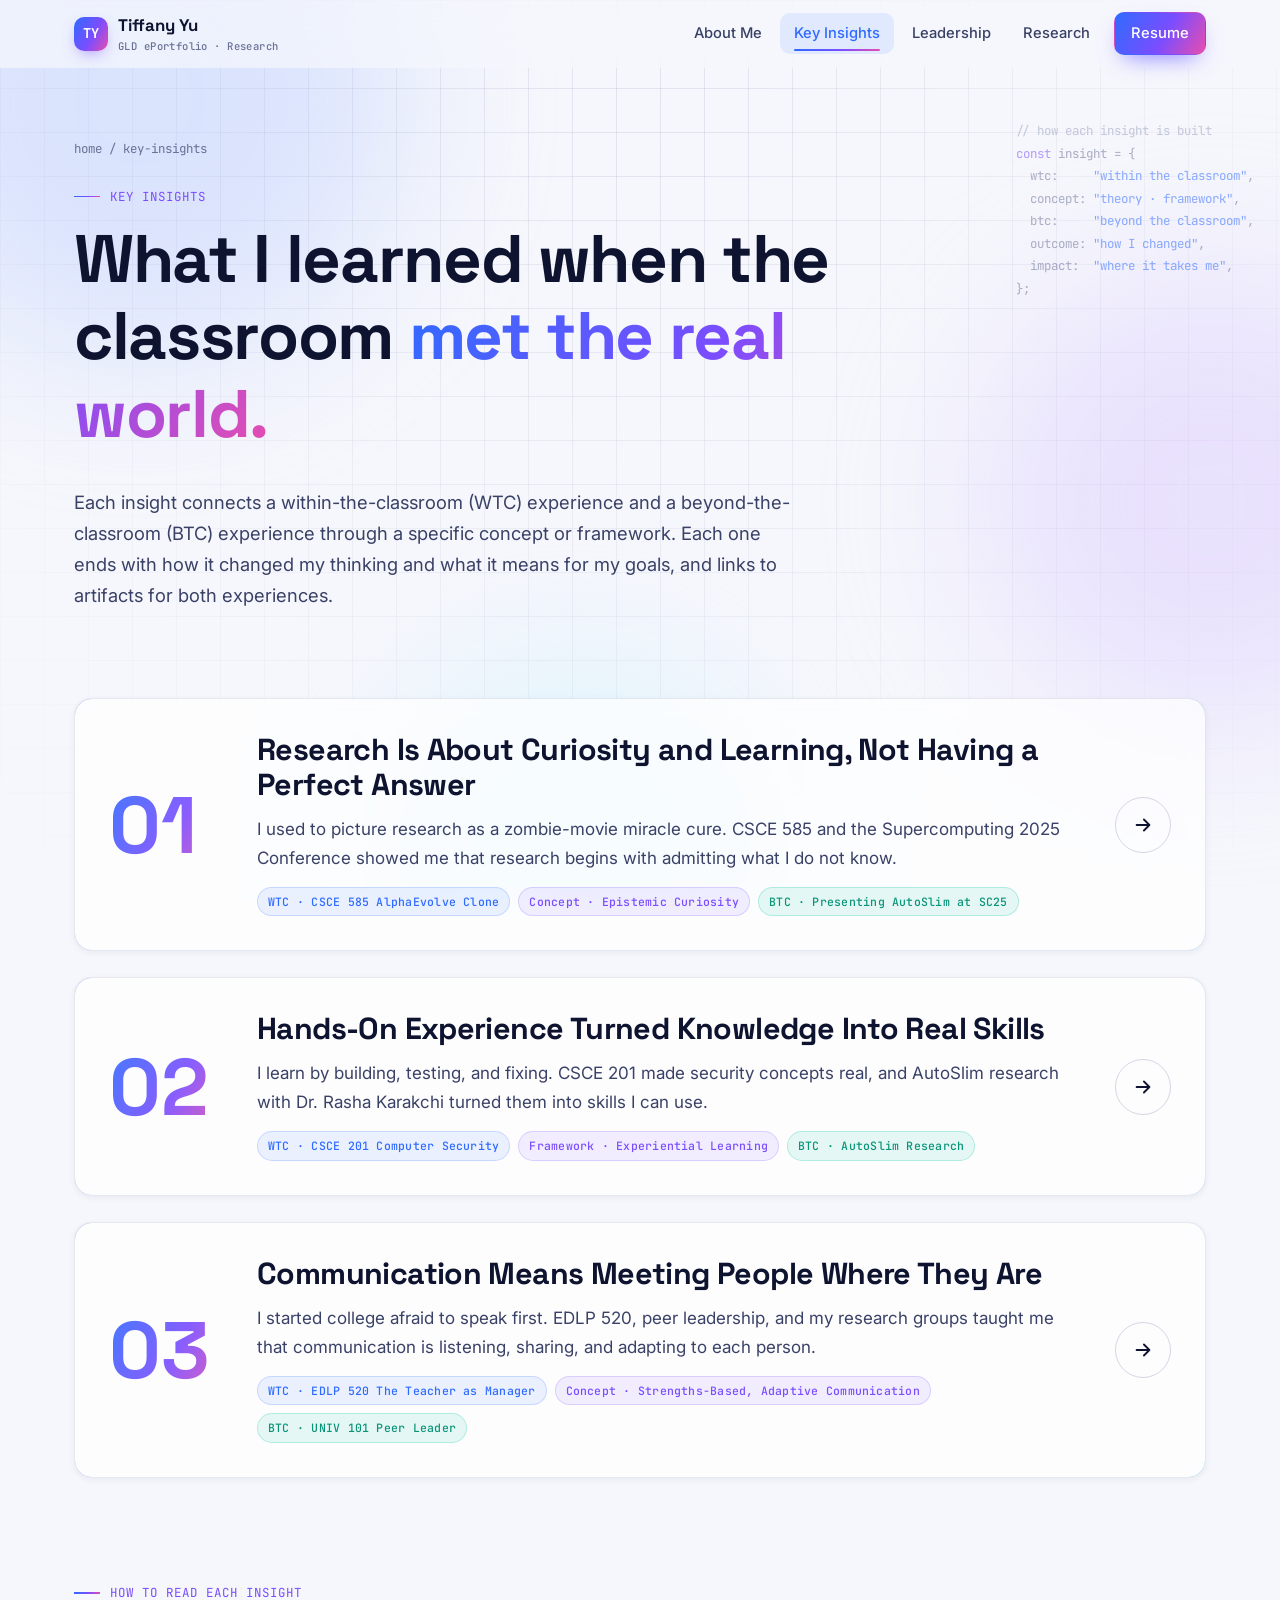
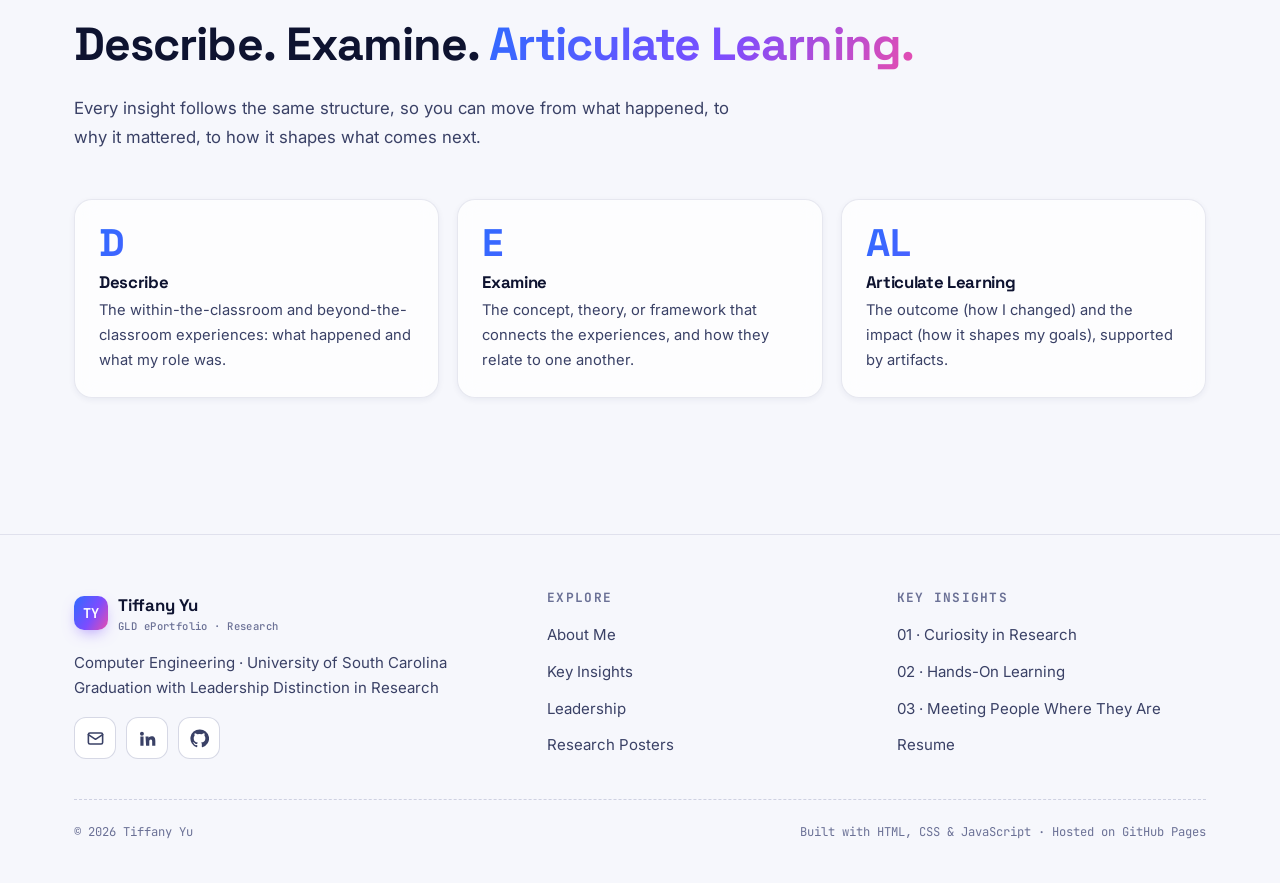
==== insights.html @ a8e7d113 "Initial GLD ePortfolio site" ====
<!doctype html>
<html lang="en">
<head>
  <meta charset="utf-8">
  <meta name="viewport" content="width=device-width, initial-scale=1">
  <title>Key Insights | Tiffany Yu</title>
  <meta name="description" content="Three key insights connecting within-the-classroom and beyond-the-classroom learning in research, hands-on experience, and communication.">
  <link rel="icon" href="assets/img/favicon.svg" type="image/svg+xml">
  <link rel="preconnect" href="https://fonts.googleapis.com">
  <link rel="preconnect" href="https://fonts.gstatic.com" crossorigin>
  <link href="https://fonts.googleapis.com/css2?family=Inter:wght@400;500;600;700&family=JetBrains+Mono:wght@400;500;600&family=Space+Grotesk:wght@500;600;700&display=swap" rel="stylesheet">
  <link rel="stylesheet" href="css/style.css">
</head>
<body>
  <div class="bg-blobs" aria-hidden="true"><span></span><span></span><span></span></div>
  <div class="bg-grid" aria-hidden="true"></div>
  <div class="spotlight" aria-hidden="true"></div>

  <header class="nav">
    <div class="nav-inner">
      <a class="brand" href="index.html"><span class="brand-mark">TY</span><span>Tiffany Yu<small>GLD ePortfolio · Research</small></span></a>
      <button class="nav-toggle" aria-label="Open menu" aria-expanded="false"><svg viewBox="0 0 24 24" fill="none" stroke="currentColor" stroke-width="2" stroke-linecap="round"><path d="M4 7h16M4 12h16M4 17h16"/></svg></button>
      <ul class="nav-links">
        <li><a href="index.html">About Me</a></li>
        <li><a href="insights.html" class="active">Key Insights</a></li>
        <li><a href="leadership.html">Leadership</a></li>
        <li><a href="research.html">Research</a></li>
        <li class="nav-cta"><a class="btn btn-primary btn-sm" href="research.html#resume">Resume</a></li>
      </ul>
    </div>
    <div class="progress"></div>
  </header>

  <main>
    <section class="page-hero">
      <pre class="hero-code" aria-hidden="true"><span class="c">// how each insight is built</span>
<span class="k">const</span> insight = {
  wtc:     <span class="s">"within the classroom"</span>,
  concept: <span class="s">"theory · framework"</span>,
  btc:     <span class="s">"beyond the classroom"</span>,
  outcome: <span class="s">"how I changed"</span>,
  impact:  <span class="s">"where it takes me"</span>,
};</pre>
      <div class="container">
        <div class="breadcrumb reveal"><a href="index.html">home</a> / key-insights</div>
        <div class="eyebrow reveal">Key Insights</div>
        <h1 class="reveal d1">What I learned when the classroom <span class="grad-text">met the real world.</span></h1>
        <p class="lede reveal d2">Each insight connects a within-the-classroom (WTC) experience and a beyond-the-classroom (BTC) experience through a specific concept or framework. Each one ends with how it changed my thinking and what it means for my goals, and links to artifacts for both experiences.</p>
      </div>
    </section>

    <section class="section" style="padding-top:10px">
      <div class="container">
        <div class="ki-list">
          <a class="card glow-border ki-card reveal" href="insight-1.html">
            <div class="ki-num">01</div>
            <div>
              <h2>Research Is About Curiosity and Learning, Not Having a Perfect Answer</h2>
              <p>I used to picture research as a zombie-movie miracle cure. CSCE 585 and the Supercomputing 2025 Conference showed me that research begins with admitting what I do not know.</p>
              <div class="ki-tags">
                <span class="chip">WTC · CSCE 585 AlphaEvolve Clone</span>
                <span class="chip violet">Concept · Epistemic Curiosity</span>
                <span class="chip mint">BTC · Presenting AutoSlim at SC25</span>
              </div>
            </div>
            <div class="ki-go"><svg viewBox="0 0 24 24" fill="none" stroke="currentColor" stroke-width="2" stroke-linecap="round" stroke-linejoin="round"><path d="M5 12h14M13 6l6 6-6 6"/></svg></div>
          </a>
          <a class="card glow-border ki-card reveal" href="insight-2.html">
            <div class="ki-num">02</div>
            <div>
              <h2>Hands-On Experience Turned Knowledge Into Real Skills</h2>
              <p>I learn by building, testing, and fixing. CSCE 201 made security concepts real, and AutoSlim research with Dr. Rasha Karakchi turned them into skills I can use.</p>
              <div class="ki-tags">
                <span class="chip">WTC · CSCE 201 Computer Security</span>
                <span class="chip violet">Framework · Experiential Learning</span>
                <span class="chip mint">BTC · AutoSlim Research</span>
              </div>
            </div>
            <div class="ki-go"><svg viewBox="0 0 24 24" fill="none" stroke="currentColor" stroke-width="2" stroke-linecap="round" stroke-linejoin="round"><path d="M5 12h14M13 6l6 6-6 6"/></svg></div>
          </a>
          <a class="card glow-border ki-card reveal" href="insight-3.html">
            <div class="ki-num">03</div>
            <div>
              <h2>Communication Means Meeting People Where They Are</h2>
              <p>I started college afraid to speak first. EDLP 520, peer leadership, and my research groups taught me that communication is listening, sharing, and adapting to each person.</p>
              <div class="ki-tags">
                <span class="chip">WTC · EDLP 520 The Teacher as Manager</span>
                <span class="chip violet">Concept · Strengths-Based, Adaptive Communication</span>
                <span class="chip mint">BTC · UNIV 101 Peer Leader</span>
              </div>
            </div>
            <div class="ki-go"><svg viewBox="0 0 24 24" fill="none" stroke="currentColor" stroke-width="2" stroke-linecap="round" stroke-linejoin="round"><path d="M5 12h14M13 6l6 6-6 6"/></svg></div>
          </a>
        </div>
      </div>
    </section>

    <section class="section" style="padding-top:0">
      <div class="container">
        <div class="section-head reveal">
          <div class="eyebrow">How to Read Each Insight</div>
          <h2>Describe. Examine. <span class="grad-text">Articulate Learning.</span></h2>
          <p>Every insight follows the same structure, so you can move from what happened, to why it mattered, to how it shapes what comes next.</p>
        </div>
        <div class="deal">
          <div class="card reveal"><div class="letter grad-text">D</div><h3>Describe</h3><p>The within-the-classroom and beyond-the-classroom experiences: what happened and what my role was.</p></div>
          <div class="card reveal d1"><div class="letter grad-text">E</div><h3>Examine</h3><p>The concept, theory, or framework that connects the experiences, and how they relate to one another.</p></div>
          <div class="card reveal d2"><div class="letter grad-text">AL</div><h3>Articulate Learning</h3><p>The outcome (how I changed) and the impact (how it shapes my goals), supported by artifacts.</p></div>
        </div>
      </div>
    </section>
  </main>

  <footer class="footer">
    <div class="container">
      <div class="footer-grid">
        <div>
          <a class="brand" href="index.html"><span class="brand-mark">TY</span><span>Tiffany Yu<small>GLD ePortfolio · Research</small></span></a>
          <p style="margin-top:14px">Computer Engineering · University of South Carolina<br>Graduation with Leadership Distinction in Research</p>
          <div class="socials">
            <a href="mailto:xixi05yu@gmail.com" aria-label="Email"><svg viewBox="0 0 24 24" fill="none" stroke="currentColor" stroke-width="2" stroke-linecap="round" stroke-linejoin="round"><rect x="3" y="5" width="18" height="14" rx="2"/><path d="m3 7 9 6 9-6"/></svg></a>
            <a href="https://www.linkedin.com/in/tyu05" target="_blank" rel="noopener" aria-label="LinkedIn"><svg viewBox="0 0 24 24" fill="currentColor"><path d="M4.98 3.5a2.5 2.5 0 1 1 0 5 2.5 2.5 0 0 1 0-5zM3 9.5h4V21H3zM9.5 9.5h3.8v1.6h.06c.53-1 1.83-2.05 3.77-2.05 4.03 0 4.77 2.65 4.77 6.1V21h-4v-5.1c0-1.22-.02-2.78-1.7-2.78-1.7 0-1.96 1.33-1.96 2.7V21h-4z"/></svg></a>
            <a href="https://github.com/xixi05yu" target="_blank" rel="noopener" aria-label="GitHub"><svg viewBox="0 0 24 24" fill="currentColor"><path d="M12 .5a11.5 11.5 0 0 0-3.64 22.41c.58.1.79-.25.79-.56v-2c-3.2.7-3.88-1.37-3.88-1.37-.52-1.33-1.28-1.69-1.28-1.69-1.05-.71.08-.7.08-.7 1.16.08 1.77 1.19 1.77 1.19 1.03 1.77 2.7 1.26 3.36.96.1-.75.4-1.26.73-1.55-2.55-.29-5.24-1.28-5.24-5.68 0-1.26.45-2.28 1.19-3.09-.12-.29-.52-1.46.11-3.05 0 0 .97-.31 3.17 1.18a11 11 0 0 1 5.77 0c2.2-1.49 3.17-1.18 3.17-1.18.63 1.59.23 2.76.11 3.05.74.81 1.19 1.83 1.19 3.09 0 4.41-2.69 5.38-5.25 5.67.41.36.78 1.06.78 2.14v3.17c0 .31.21.67.8.56A11.5 11.5 0 0 0 12 .5z"/></svg></a>
          </div>
        </div>
        <div>
          <h4>Explore</h4>
          <ul>
            <li><a href="index.html">About Me</a></li>
            <li><a href="insights.html">Key Insights</a></li>
            <li><a href="leadership.html">Leadership</a></li>
            <li><a href="research.html">Research Posters</a></li>
          </ul>
        </div>
        <div>
          <h4>Key Insights</h4>
          <ul>
            <li><a href="insight-1.html">01 · Curiosity in Research</a></li>
            <li><a href="insight-2.html">02 · Hands-On Learning</a></li>
            <li><a href="insight-3.html">03 · Meeting People Where They Are</a></li>
            <li><a href="research.html#resume">Resume</a></li>
          </ul>
        </div>
      </div>
      <div class="copy"><span>© <span class="year">2026</span> Tiffany Yu</span><span>Built with HTML, CSS &amp; JavaScript · Hosted on GitHub Pages</span></div>
    </div>
  </footer>
  <button class="to-top" aria-label="Back to top"><svg viewBox="0 0 24 24" fill="none" stroke="currentColor" stroke-width="2.2" stroke-linecap="round" stroke-linejoin="round"><path d="m18 15-6-6-6 6"/></svg></button>
  <div class="lightbox" role="dialog" aria-modal="true" aria-label="Document viewer">
    <div class="lb-top">
      <div class="lb-title"></div>
      <div class="lb-actions">
        <a class="btn btn-sm lb-open" target="_blank" rel="noopener"><svg viewBox="0 0 24 24" fill="none" stroke="currentColor" stroke-width="2" stroke-linecap="round" stroke-linejoin="round"><path d="M14 3h7v7M10 14 21 3M21 14v5a2 2 0 0 1-2 2H5a2 2 0 0 1-2-2V5a2 2 0 0 1 2-2h5"/></svg><span>Open</span></a>
        <a class="btn btn-sm lb-download" download><svg viewBox="0 0 24 24" fill="none" stroke="currentColor" stroke-width="2" stroke-linecap="round" stroke-linejoin="round"><path d="M12 3v12M7 10l5 5 5-5M5 21h14"/></svg><span>Download</span></a>
        <button class="btn btn-sm lb-close" aria-label="Close viewer"><svg viewBox="0 0 24 24" fill="none" stroke="currentColor" stroke-width="2.2" stroke-linecap="round"><path d="M6 6l12 12M18 6 6 18"/></svg></button>
      </div>
    </div>
    <div class="lb-stage"></div>
  </div>
  <script src="js/main.js"></script>
</body>
</html>
---- css/style.css ----
/* ==========================================================================
   Tiffany Yu — GLD ePortfolio
   Light "electric blue + violet" tech theme
   ========================================================================== */

:root {
  --bg: #f6f7fc;
  --bg-2: #eef0fa;
  --surface: rgba(255, 255, 255, 0.72);
  --surface-solid: #ffffff;
  --ink: #0e1330;
  --ink-2: #3a4166;
  --ink-3: #6b7196;
  --line: rgba(30, 40, 110, 0.10);
  --line-2: rgba(30, 40, 110, 0.18);
  --blue: #2f6bff;
  --violet: #7b4dff;
  --cyan: #00b8f0;
  --pink: #ff4d9d;
  --mint: #12c7a1;
  --grad: linear-gradient(120deg, var(--blue) 0%, var(--violet) 55%, var(--pink) 110%);
  --grad-soft: linear-gradient(120deg, rgba(47,107,255,.12), rgba(123,77,255,.12));
  --shadow-sm: 0 2px 6px rgba(20, 30, 90, .06);
  --shadow: 0 10px 30px -10px rgba(30, 40, 120, .22), 0 2px 6px rgba(20,30,90,.05);
  --shadow-lg: 0 30px 60px -20px rgba(40, 40, 140, .35);
  --radius: 18px;
  --radius-sm: 12px;
  --maxw: 1180px;
  --font-head: "Space Grotesk", system-ui, sans-serif;
  --font-body: "Inter", system-ui, -apple-system, "Segoe UI", sans-serif;
  --font-mono: "JetBrains Mono", ui-monospace, "Cascadia Code", Consolas, monospace;
  --nav-h: 68px;
}

*, *::before, *::after { box-sizing: border-box; }
html { scroll-behavior: smooth; scroll-padding-top: calc(var(--nav-h) + 16px); }
body {
  margin: 0;
  font-family: var(--font-body);
  font-size: 17px;
  line-height: 1.7;
  color: var(--ink);
  background: var(--bg);
  overflow-x: hidden;
  -webkit-font-smoothing: antialiased;
}
img { max-width: 100%; display: block; }
a { color: var(--blue); text-decoration: none; }
a:hover { color: var(--violet); }
h1, h2, h3, h4 { font-family: var(--font-head); line-height: 1.15; margin: 0 0 .5em; letter-spacing: -0.02em; }
p { margin: 0 0 1.1em; }
::selection { background: rgba(123, 77, 255, .22); }

/* --- background: blueprint grid + soft glow blobs ------------------------- */
.bg-grid {
  position: fixed; inset: 0; z-index: -2; pointer-events: none;
  background-image:
    linear-gradient(var(--line) 1px, transparent 1px),
    linear-gradient(90deg, var(--line) 1px, transparent 1px);
  background-size: 44px 44px;
  mask-image: radial-gradient(ellipse at 50% 0%, #000 0%, rgba(0,0,0,.35) 60%, transparent 100%);
  -webkit-mask-image: radial-gradient(ellipse at 50% 0%, #000 0%, rgba(0,0,0,.35) 60%, transparent 100%);
}
.bg-blobs { position: fixed; inset: 0; z-index: -3; pointer-events: none; overflow: hidden; }
.bg-blobs span {
  position: absolute; border-radius: 50%; filter: blur(80px); opacity: .45;
  animation: drift 22s ease-in-out infinite alternate;
}
.bg-blobs span:nth-child(1) { width: 520px; height: 520px; background: #b9ccff; top: -160px; left: -120px; }
.bg-blobs span:nth-child(2) { width: 460px; height: 460px; background: #d8c8ff; top: 30%; right: -160px; animation-delay: -6s; }
.bg-blobs span:nth-child(3) { width: 380px; height: 380px; background: #c4f0ff; bottom: -140px; left: 30%; animation-delay: -12s; }
@keyframes drift { to { transform: translate(60px, 40px) scale(1.1); } }

/* cursor spotlight */
.spotlight {
  position: fixed; width: 420px; height: 420px; border-radius: 50%; pointer-events: none; z-index: -1;
  background: radial-gradient(circle, rgba(123,77,255,.10), transparent 65%);
  transform: translate(-50%, -50%); transition: opacity .3s; opacity: 0;
}

/* --- navigation ----------------------------------------------------------- */
.nav {
  position: fixed; top: 0; left: 0; right: 0; z-index: 50; height: var(--nav-h);
  display: flex; align-items: center;
  background: rgba(246, 247, 252, .72);
  backdrop-filter: blur(16px) saturate(1.4); -webkit-backdrop-filter: blur(16px) saturate(1.4);
  border-bottom: 1px solid transparent; transition: border-color .3s, box-shadow .3s;
}
.nav.scrolled { border-color: var(--line); box-shadow: var(--shadow-sm); }
.nav-inner { width: 100%; max-width: var(--maxw); margin: 0 auto; padding: 0 24px; display: flex; align-items: center; justify-content: space-between; gap: 16px; }
.brand { display: flex; align-items: center; gap: 10px; font-family: var(--font-head); font-weight: 700; color: var(--ink); font-size: 1.05rem; }
.brand:hover { color: var(--ink); }
.brand-mark {
  width: 34px; height: 34px; border-radius: 10px; display: grid; place-items: center;
  background: var(--grad); color: #fff; font-family: var(--font-mono); font-size: .85rem; font-weight: 700;
  box-shadow: 0 6px 16px -6px rgba(123,77,255,.7);
}
.brand small { display: block; font-family: var(--font-mono); font-weight: 500; font-size: .66rem; color: var(--ink-3); letter-spacing: .04em; margin-top: -2px; }
.nav-links { display: flex; gap: 4px; list-style: none; margin: 0; padding: 0; align-items: center; }
.nav-links a {
  position: relative; display: block; padding: 8px 14px; border-radius: 10px;
  font-size: .92rem; font-weight: 500; color: var(--ink-2); transition: color .2s, background .2s;
}
.nav-links a:hover { color: var(--ink); background: rgba(47,107,255,.07); }
.nav-links a.active { color: var(--blue); background: rgba(47,107,255,.10); }
.nav-links a.active::after {
  content: ""; position: absolute; left: 14px; right: 14px; bottom: 3px; height: 2px; border-radius: 2px; background: var(--grad);
}
.nav-cta { margin-left: 6px; }
.nav-links .nav-cta a.btn { color: #fff; padding: 8px 16px; background: var(--grad); }
.nav-links .nav-cta a.btn::after { display: none; }
.nav-toggle { display: none; background: none; border: 1px solid var(--line-2); border-radius: 10px; width: 42px; height: 42px; cursor: pointer; color: var(--ink); }
.nav-toggle svg { width: 22px; height: 22px; }
.progress { position: absolute; left: 0; bottom: -1px; height: 2px; width: 0; background: var(--grad); }

/* --- buttons / chips ------------------------------------------------------ */
.btn {
  display: inline-flex; align-items: center; gap: 8px; padding: 12px 20px; border-radius: 12px;
  font-weight: 600; font-size: .95rem; border: 1px solid transparent; cursor: pointer;
  transition: transform .2s, box-shadow .2s, background .2s, color .2s; font-family: var(--font-body);
}
.btn svg { width: 18px; height: 18px; flex: none; }
.btn-primary { background: var(--grad); color: #fff; box-shadow: 0 10px 24px -10px rgba(91, 77, 255, .8); background-size: 160% 100%; }
.btn-primary:hover { color: #fff; transform: translateY(-2px); box-shadow: 0 16px 30px -12px rgba(91,77,255,.9); background-position: 100% 0; }
.btn-ghost { background: var(--surface-solid); color: var(--ink); border-color: var(--line-2); }
.btn-ghost:hover { color: var(--blue); border-color: rgba(47,107,255,.45); transform: translateY(-2px); box-shadow: var(--shadow); }
.btn-sm { padding: 8px 14px; font-size: .85rem; border-radius: 10px; }

.chip {
  display: inline-flex; align-items: center; gap: 6px; padding: 4px 10px; border-radius: 999px;
  font-family: var(--font-mono); font-size: .72rem; font-weight: 500; letter-spacing: .02em;
  background: rgba(47,107,255,.09); color: var(--blue); border: 1px solid rgba(47,107,255,.18);
}
.chip.violet { background: rgba(123,77,255,.09); color: var(--violet); border-color: rgba(123,77,255,.2); }
.chip.mint { background: rgba(18,199,161,.10); color: #0a9478; border-color: rgba(18,199,161,.25); }
.chip.pink { background: rgba(255,77,157,.09); color: #d42f7c; border-color: rgba(255,77,157,.22); }
.chip .dot { width: 6px; height: 6px; border-radius: 50%; background: currentColor; }

.eyebrow {
  display: inline-flex; align-items: center; gap: 10px; font-family: var(--font-mono); font-size: .78rem;
  color: var(--violet); letter-spacing: .08em; text-transform: uppercase; margin-bottom: 14px;
}
.eyebrow::before { content: ""; width: 26px; height: 1.5px; background: var(--grad); }
.grad-text { background: var(--grad); -webkit-background-clip: text; background-clip: text; color: transparent; }

/* --- layout --------------------------------------------------------------- */
.container { max-width: var(--maxw); margin: 0 auto; padding: 0 24px; }
.narrow { max-width: 820px; }
section { position: relative; }
.section { padding: 96px 0; }
.section-head { margin-bottom: 48px; }
.section-head h2 { font-size: clamp(2rem, 4vw, 2.9rem); }
.section-head p { color: var(--ink-2); max-width: 680px; font-size: 1.05rem; }

.card {
  background: var(--surface); border: 1px solid var(--line); border-radius: var(--radius);
  box-shadow: var(--shadow-sm); backdrop-filter: blur(10px); -webkit-backdrop-filter: blur(10px);
}
.glow-border { position: relative; }
.glow-border::before {
  content: ""; position: absolute; inset: -1px; border-radius: inherit; padding: 1px; pointer-events: none;
  background: linear-gradient(135deg, rgba(47,107,255,.55), rgba(123,77,255,.2) 40%, transparent 60%, rgba(0,184,240,.45));
  -webkit-mask: linear-gradient(#000 0 0) content-box, linear-gradient(#000 0 0);
  -webkit-mask-composite: xor; mask-composite: exclude;
}

/* reveal on scroll */
.reveal { opacity: 0; transform: translateY(26px); transition: opacity .8s cubic-bezier(.2,.7,.2,1), transform .8s cubic-bezier(.2,.7,.2,1); }
.reveal.in { opacity: 1; transform: none; }
.reveal.d1 { transition-delay: .08s; } .reveal.d2 { transition-delay: .16s; } .reveal.d3 { transition-delay: .24s; } .reveal.d4 { transition-delay: .32s; }

/* --- HERO (home) ---------------------------------------------------------- */
.hero { min-height: 100vh; padding: calc(var(--nav-h) + 40px) 0 60px; display: flex; align-items: center; overflow: hidden; }
#graph-canvas { position: absolute; inset: 0; width: 100%; height: 100%; z-index: 0; }
.hero .container { position: relative; z-index: 1; display: grid; grid-template-columns: 1.15fr .85fr; gap: 56px; align-items: center; }
.hero h1 { font-size: clamp(2.8rem, 7vw, 5.4rem); font-weight: 700; margin-bottom: .25em; }
.hero h1 .line { display: block; }
.hero-role { font-family: var(--font-mono); font-size: clamp(.95rem, 1.6vw, 1.1rem); color: var(--ink-2); margin-bottom: 26px; min-height: 1.7em; }
.hero-role .caret { display: inline-block; width: 9px; height: 1.1em; background: var(--violet); vertical-align: -3px; margin-left: 3px; animation: blink 1s steps(1) infinite; }
@keyframes blink { 50% { opacity: 0; } }
.hero-lede { font-size: 1.12rem; color: var(--ink-2); max-width: 560px; margin-bottom: 30px; }
.hero-actions { display: flex; flex-wrap: wrap; gap: 12px; margin-bottom: 36px; }
.hero-meta { display: flex; flex-wrap: wrap; gap: 10px; }

.hero-photo { position: relative; justify-self: center; width: min(400px, 100%); }
.hero-photo .frame {
  position: relative; border-radius: 28px; overflow: hidden; aspect-ratio: 4 / 5;
  box-shadow: var(--shadow-lg); border: 6px solid #fff; transform: rotate(2deg); transition: transform .6s;
}
.hero-photo:hover .frame { transform: rotate(0deg) scale(1.01); }
.hero-photo .frame img { width: 100%; height: 100%; object-fit: cover; object-position: 50% 20%; }
.hero-photo .orbit { position: absolute; inset: -34px; border: 1.5px dashed rgba(123,77,255,.35); border-radius: 50%; animation: spin 40s linear infinite; pointer-events: none; }
.hero-photo .orbit::after { content: ""; position: absolute; top: 12%; left: 6%; width: 14px; height: 14px; border-radius: 50%; background: var(--grad); box-shadow: 0 0 18px rgba(123,77,255,.8); }
@keyframes spin { to { transform: rotate(360deg); } }
.float-tag {
  position: absolute; display: flex; align-items: center; gap: 10px; padding: 10px 14px; border-radius: 14px;
  background: rgba(255,255,255,.9); backdrop-filter: blur(10px); border: 1px solid var(--line); box-shadow: var(--shadow);
  font-size: .82rem; font-weight: 600; white-space: nowrap; animation: bob 6s ease-in-out infinite;
}
.float-tag .ico { width: 30px; height: 30px; border-radius: 9px; display: grid; place-items: center; background: var(--grad-soft); color: var(--violet); }
.float-tag .ico svg { width: 17px; height: 17px; }
.float-tag small { display: block; font-weight: 500; color: var(--ink-3); font-size: .72rem; font-family: var(--font-mono); }
.float-tag.t1 { top: 8%; left: -18%; }
.float-tag.t2 { bottom: 14%; right: -14%; animation-delay: -3s; }
@keyframes bob { 50% { transform: translateY(-10px); } }
.canvas-caption { position: absolute; bottom: 18px; right: 24px; z-index: 1; font-family: var(--font-mono); font-size: .7rem; color: var(--ink-3); display: flex; align-items: center; gap: 8px; }
.canvas-caption .pulse { width: 7px; height: 7px; border-radius: 50%; background: var(--pink); box-shadow: 0 0 0 0 rgba(255,77,157,.6); animation: pulse 2s infinite; }
@keyframes pulse { 70% { box-shadow: 0 0 0 8px rgba(255,77,157,0); } 100% { box-shadow: 0 0 0 0 rgba(255,77,157,0); } }
.scroll-hint { position: absolute; bottom: 22px; left: 50%; transform: translateX(-50%); z-index: 1; width: 26px; height: 42px; border: 2px solid var(--line-2); border-radius: 14px; }
.scroll-hint::after { content: ""; position: absolute; top: 8px; left: 50%; width: 4px; height: 8px; margin-left: -2px; border-radius: 2px; background: var(--violet); animation: scrolly 1.8s infinite; }
@keyframes scrolly { to { transform: translateY(14px); opacity: 0; } }

/* --- About: facts + intro ------------------------------------------------- */
.about-grid { display: grid; grid-template-columns: 1.3fr 1fr; gap: 40px; align-items: start; }
.intro-text p { font-size: 1.08rem; color: var(--ink-2); }
.intro-text p:first-of-type::first-letter {
  float: left; font-family: var(--font-head); font-size: 3.6rem; line-height: .9; padding: 6px 10px 0 0; font-weight: 700;
  background: var(--grad); -webkit-background-clip: text; background-clip: text; color: transparent;
}
.facts { padding: 8px; }
.fact { display: grid; grid-template-columns: 44px 1fr; gap: 14px; padding: 16px; border-radius: 14px; transition: background .25s; }
.fact:hover { background: rgba(47,107,255,.05); }
.fact + .fact { border-top: 1px dashed var(--line-2); }
.fact .ico { width: 44px; height: 44px; border-radius: 12px; display: grid; place-items: center; background: var(--grad-soft); color: var(--blue); }
.fact .ico svg { width: 22px; height: 22px; }
.fact .k { font-family: var(--font-mono); font-size: .72rem; letter-spacing: .08em; text-transform: uppercase; color: var(--ink-3); }
.fact .v { font-weight: 600; font-size: 1rem; line-height: 1.45; }

/* stats strip */
.stats { display: grid; grid-template-columns: repeat(4, 1fr); gap: 16px; margin-top: 56px; }
.stat { padding: 22px; text-align: left; }
.stat .num { font-family: var(--font-head); font-weight: 700; font-size: 2.4rem; line-height: 1; }
.stat .lbl { font-size: .85rem; color: var(--ink-3); margin-top: 8px; }

/* roadmap ("what this ePortfolio demonstrates") */
.roadmap { display: grid; grid-template-columns: repeat(4, 1fr); gap: 18px; position: relative; }
.road-card { padding: 26px 22px; position: relative; overflow: hidden; transition: transform .35s, box-shadow .35s; color: var(--ink); display: flex; flex-direction: column; }
.road-card:hover { transform: translateY(-6px); box-shadow: var(--shadow-lg); color: var(--ink); }
.road-card .idx { font-family: var(--font-mono); font-size: .78rem; color: var(--violet); margin-bottom: 18px; display: flex; justify-content: space-between; align-items: center; }
.road-card .idx svg { width: 18px; height: 18px; transition: transform .3s; color: var(--ink-3); }
.road-card:hover .idx svg { transform: translate(3px, -3px); color: var(--blue); }
.road-card h3 { font-size: 1.22rem; margin-bottom: .45em; }
.road-card p { font-size: .92rem; color: var(--ink-2); margin: 0; flex: 1; }
.road-card .bar { position: absolute; left: 0; top: 0; height: 3px; width: 100%; background: var(--grad); transform: scaleX(.18); transform-origin: left; transition: transform .5s; }
.road-card:hover .bar { transform: scaleX(1); }
.road-card .tag { margin-top: 16px; }

/* --- slideshow ------------------------------------------------------------ */
.slideshow { position: relative; border-radius: 26px; overflow: hidden; background: #0e1330; box-shadow: var(--shadow-lg); aspect-ratio: 16 / 9; user-select: none; }
.slide { position: absolute; inset: 0; opacity: 0; transition: opacity .9s ease; }
.slide.active { opacity: 1; z-index: 1; }
.slide .bgblur { position: absolute; inset: -30px; background-size: cover; background-position: center; filter: blur(28px) brightness(.75) saturate(1.2); transform: scale(1.1); }
.slide img { position: relative; width: 100%; height: 100%; object-fit: contain; }
.slide.active img { animation: kenburns 7s ease-out both; }
@keyframes kenburns { from { transform: scale(1.06); } to { transform: scale(1); } }
.slide-caption {
  position: absolute; left: 20px; bottom: 20px; z-index: 2; max-width: calc(100% - 40px);
  padding: 12px 16px; border-radius: 14px; background: rgba(255,255,255,.88); backdrop-filter: blur(10px);
  font-size: .9rem; font-weight: 600; box-shadow: var(--shadow);
}
.slide-caption small { display: block; font-family: var(--font-mono); font-weight: 500; font-size: .7rem; color: var(--violet); letter-spacing: .04em; }
.ss-btn {
  position: absolute; top: 50%; z-index: 3; width: 48px; height: 48px; margin-top: -24px; border-radius: 50%; border: none; cursor: pointer;
  background: rgba(255,255,255,.85); color: var(--ink); display: grid; place-items: center; box-shadow: var(--shadow); transition: transform .2s, background .2s;
}
.ss-btn:hover { transform: scale(1.08); background: #fff; }
.ss-btn svg { width: 22px; height: 22px; }
.ss-prev { left: 16px; } .ss-next { right: 16px; }
.ss-top { position: absolute; top: 16px; right: 16px; z-index: 3; display: flex; gap: 8px; align-items: center; }
.ss-counter, .ss-play { font-family: var(--font-mono); font-size: .75rem; background: rgba(255,255,255,.85); padding: 6px 10px; border-radius: 10px; border: none; color: var(--ink); }
.ss-play { cursor: pointer; display: grid; place-items: center; padding: 6px; }
.ss-play svg { width: 16px; height: 16px; }
.ss-progress { position: absolute; left: 0; bottom: 0; height: 3px; z-index: 3; background: var(--grad); width: 0; }
.thumbs { display: flex; gap: 10px; overflow-x: auto; padding: 14px 2px 6px; scrollbar-width: thin; scroll-snap-type: x mandatory; }
.thumbs button { flex: none; width: 86px; height: 62px; border-radius: 10px; overflow: hidden; padding: 0; border: 2px solid transparent; cursor: pointer; opacity: .55; transition: opacity .25s, border-color .25s, transform .25s; scroll-snap-align: center; background: #dde; }
.thumbs button img { width: 100%; height: 100%; object-fit: cover; }
.thumbs button:hover { opacity: .9; transform: translateY(-2px); }
.thumbs button.active { opacity: 1; border-color: var(--violet); }

/* --- page header (inner pages) ------------------------------------------- */
.page-hero { padding: calc(var(--nav-h) + 70px) 0 56px; position: relative; overflow: hidden; }
.page-hero h1 { font-size: clamp(2.4rem, 6vw, 4.2rem); max-width: 900px; }
.page-hero .lede { font-size: 1.15rem; color: var(--ink-2); max-width: 720px; }
.breadcrumb { font-family: var(--font-mono); font-size: .78rem; color: var(--ink-3); margin-bottom: 18px; }
.breadcrumb a { color: var(--ink-3); } .breadcrumb a:hover { color: var(--blue); }
.hero-code {
  position: absolute; right: 2%; top: calc(var(--nav-h) + 40px); font-family: var(--font-mono); font-size: .78rem; line-height: 1.8;
  color: var(--ink-3); opacity: .55; white-space: pre; pointer-events: none; text-align: left;
}
.hero-code .k { color: var(--violet); } .hero-code .s { color: var(--blue); } .hero-code .c { color: #9aa0bf; }

/* --- key insights overview ----------------------------------------------- */
.ki-list { display: grid; gap: 26px; }
.ki-card { display: grid; grid-template-columns: 120px 1fr auto; gap: 28px; align-items: center; padding: 34px; color: var(--ink); transition: transform .35s, box-shadow .35s; overflow: hidden; position: relative; }
.ki-card:hover { transform: translateY(-4px); box-shadow: var(--shadow-lg); color: var(--ink); }
.ki-num { font-family: var(--font-head); font-size: 5rem; font-weight: 700; line-height: 1; background: var(--grad); -webkit-background-clip: text; background-clip: text; color: transparent; opacity: .9; }
.ki-card h2 { font-size: clamp(1.4rem, 2.6vw, 1.9rem); margin-bottom: .4em; }
.ki-card p { color: var(--ink-2); margin-bottom: 14px; }
.ki-tags { display: flex; flex-wrap: wrap; gap: 8px; }
.ki-go { width: 56px; height: 56px; border-radius: 50%; display: grid; place-items: center; border: 1px solid var(--line-2); transition: background .3s, color .3s, transform .3s; }
.ki-go svg { width: 22px; height: 22px; }
.ki-card:hover .ki-go { background: var(--grad); color: #fff; border-color: transparent; transform: rotate(-45deg); }

/* DEAL framework strip */
.deal { display: grid; grid-template-columns: repeat(3, 1fr); gap: 18px; }
.deal .card { padding: 24px; }
.deal .letter { font-family: var(--font-head); font-size: 2.4rem; font-weight: 700; line-height: 1; }
.deal h3 { font-size: 1.05rem; margin: 10px 0 6px; }
.deal p { font-size: .92rem; color: var(--ink-2); margin: 0; }

/* --- insight article ------------------------------------------------------ */
.article-layout { display: grid; grid-template-columns: 230px minmax(0, 1fr); gap: 56px; align-items: start; }
.toc { position: sticky; top: calc(var(--nav-h) + 30px); font-size: .88rem; }
.toc-title { font-family: var(--font-mono); font-size: .72rem; letter-spacing: .1em; text-transform: uppercase; color: var(--ink-3); margin-bottom: 12px; }
.toc ol { list-style: none; margin: 0; padding: 0; border-left: 2px solid var(--line); }
.toc li a { display: block; padding: 7px 0 7px 16px; margin-left: -2px; border-left: 2px solid transparent; color: var(--ink-3); transition: color .2s, border-color .2s; line-height: 1.4; }
.toc li a:hover { color: var(--ink); }
.toc li a.active { color: var(--blue); border-left-color: var(--violet); font-weight: 600; }

.article { font-size: 1.06rem; }
.article > section { margin-bottom: 56px; }
.article h2 { font-size: clamp(1.5rem, 3vw, 2rem); display: flex; align-items: center; gap: 14px; margin-bottom: .7em; }
.article h2 .n { font-family: var(--font-mono); font-size: .8rem; color: var(--violet); padding: 4px 9px; border-radius: 8px; background: rgba(123,77,255,.09); letter-spacing: 0; flex: none; }
.article p { color: var(--ink-2); }
.article strong { color: var(--ink); }
.pull {
  margin: 34px 0; padding: 26px 30px; border-radius: var(--radius); position: relative;
  background: linear-gradient(120deg, rgba(47,107,255,.07), rgba(123,77,255,.09)); border: 1px solid rgba(123,77,255,.18);
  font-family: var(--font-head); font-size: clamp(1.2rem, 2.4vw, 1.5rem); line-height: 1.4; color: var(--ink); font-weight: 500;
}
.pull::before { content: "\201C"; position: absolute; top: -18px; left: 18px; font-size: 4.4rem; line-height: 1; font-family: Georgia, serif; background: var(--grad); -webkit-background-clip: text; background-clip: text; color: transparent; }

.concept-box { padding: 28px; margin: 28px 0; display: grid; grid-template-columns: auto 1fr; gap: 22px; align-items: start; }
.concept-box .ico { width: 54px; height: 54px; border-radius: 16px; display: grid; place-items: center; background: var(--grad); color: #fff; box-shadow: 0 10px 24px -10px rgba(91,77,255,.8); }
.concept-box .ico svg { width: 26px; height: 26px; }
.concept-box h3 { font-size: 1.2rem; margin-bottom: .3em; }
.concept-box p { margin: 0; font-size: .98rem; }

/* connection diagram (WTC — concept — BTC) */
.connect { display: grid; grid-template-columns: 1fr auto 1fr auto 1fr; align-items: stretch; gap: 0; margin: 10px 0 30px; }
.node-card { padding: 22px; text-align: center; display: flex; flex-direction: column; align-items: center; justify-content: center; gap: 8px; }
.node-card .chip { margin-bottom: 4px; }
.node-card h4 { font-size: 1.02rem; margin: 0; }
.node-card p { font-size: .84rem; color: var(--ink-3); margin: 0; line-height: 1.5; }
.node-card.center { background: linear-gradient(140deg, rgba(47,107,255,.10), rgba(123,77,255,.14)); border-color: rgba(123,77,255,.3); }
.wire { position: relative; width: 56px; display: flex; align-items: center; }
.wire::before { content: ""; position: absolute; left: 0; right: 0; top: 50%; height: 2px; background: repeating-linear-gradient(90deg, var(--violet) 0 6px, transparent 6px 12px); background-size: 24px 2px; animation: flow 1s linear infinite; opacity: .6; }
.wire::after { content: ""; position: absolute; left: 50%; top: 50%; width: 10px; height: 10px; margin: -5px 0 0 -5px; border-radius: 50%; background: var(--grad); box-shadow: 0 0 12px rgba(123,77,255,.8); }
@keyframes flow { to { background-position: 24px 0; } }

/* outcome / impact */
.oi-grid { display: grid; grid-template-columns: 1fr 1fr; gap: 20px; margin-top: 10px; }
.oi { padding: 26px; }
.oi h3 { font-size: 1.1rem; display: flex; align-items: center; gap: 10px; }
.oi h3 svg { width: 20px; height: 20px; color: var(--violet); }
.oi p { font-size: .97rem; margin: 0; }
.oi p + p { margin-top: 1em; }

/* artifact cards */
.artifact-grid { display: grid; grid-template-columns: repeat(auto-fill, minmax(260px, 1fr)); gap: 20px; }
.artifact { display: flex; flex-direction: column; overflow: hidden; transition: transform .35s, box-shadow .35s; }
.artifact:hover { transform: translateY(-5px); box-shadow: var(--shadow-lg); }
.artifact .thumb { position: relative; aspect-ratio: 4 / 3; overflow: hidden; background: linear-gradient(140deg, #e8ecff, #f1eaff); cursor: zoom-in; border: none; padding: 0; width: 100%; display: block; }
.artifact .thumb img { width: 100%; height: 100%; object-fit: cover; object-position: top; transition: transform .6s; }
.artifact:hover .thumb img { transform: scale(1.05); }
.artifact .thumb .badge { position: absolute; top: 12px; left: 12px; }
.artifact .thumb .icon-thumb { width: 100%; height: 100%; display: grid; place-items: center; color: var(--violet); }
.artifact .thumb .icon-thumb svg { width: 64px; height: 64px; opacity: .65; }
.artifact .body { padding: 18px 20px 20px; display: flex; flex-direction: column; flex: 1; }
.artifact h4 { font-size: 1.02rem; margin-bottom: 6px; }
.artifact p { font-size: .88rem; color: var(--ink-2); margin-bottom: 14px; flex: 1; line-height: 1.6; }
.artifact .actions { display: flex; gap: 8px; flex-wrap: wrap; }
.artifact.featured { grid-column: span 2; flex-direction: row; }
.artifact.featured .thumb { width: 46%; aspect-ratio: auto; min-height: 260px; flex: none; }
.ref-callout {
  display: flex; gap: 14px; align-items: flex-start; margin: 22px 0 26px; padding: 16px 18px; border-radius: 14px;
  background: var(--surface-solid); border: 1px solid var(--line); border-left: 3px solid var(--violet); box-shadow: var(--shadow-sm); font-size: .92rem;
}
.ref-callout svg { width: 20px; height: 20px; color: var(--violet); flex: none; margin-top: 3px; }
.ref-callout p { margin: 0; color: var(--ink-2); }
.ref-callout a { font-weight: 600; cursor: pointer; }

.pager { display: grid; grid-template-columns: 1fr 1fr; gap: 20px; margin-top: 30px; }
.pager a { padding: 22px 24px; color: var(--ink); transition: transform .3s, box-shadow .3s; }
.pager a:hover { transform: translateY(-3px); box-shadow: var(--shadow); color: var(--ink); }
.pager small { display: block; font-family: var(--font-mono); font-size: .72rem; color: var(--ink-3); letter-spacing: .06em; text-transform: uppercase; margin-bottom: 4px; }
.pager strong { font-family: var(--font-head); font-size: 1.1rem; }
.pager .next { text-align: right; }

.artifact .thumb .badge, .poster .num { background: rgba(255,255,255,.95); box-shadow: var(--shadow-sm); }

/* experiential learning cycle */
.cycle { display: grid; grid-template-columns: repeat(4, 1fr); gap: 18px; margin: 10px 0 28px; }
.cycle .step { padding: 18px 14px; text-align: center; position: relative; }
.cycle .step b { display: block; font-family: var(--font-mono); font-size: .72rem; color: var(--violet); font-weight: 600; }
.cycle .step h4 { font-size: 1rem; margin: 6px 0 4px; }
.cycle .step p { font-size: .82rem; color: var(--ink-3); margin: 0; line-height: 1.45; }
.cycle .step:not(:last-child)::after {
  content: ""; position: absolute; right: -15px; top: 50%; width: 12px; height: 12px; margin-top: -6px; z-index: 1;
  border-top: 2px solid var(--violet); border-right: 2px solid var(--violet); transform: rotate(45deg);
}
@media (max-width: 560px) {
  .cycle { grid-template-columns: 1fr 1fr; }
  .cycle .step:nth-child(2)::after { display: none; }
}

/* --- leadership ----------------------------------------------------------- */
.problem-grid { display: grid; grid-template-columns: repeat(3, 1fr); gap: 18px; margin: 28px 0; }
.problem-grid .card { padding: 22px; }
.problem-grid h4 { font-size: 1rem; margin-bottom: 6px; display: flex; align-items: center; gap: 10px; }
.problem-grid h4 svg { width: 20px; height: 20px; color: var(--pink); flex: none; }
.problem-grid p { font-size: .9rem; color: var(--ink-2); margin: 0; }

.hub-mock { padding: 0; overflow: hidden; margin: 30px 0; }
.hub-bar { display: flex; align-items: center; gap: 8px; padding: 12px 16px; border-bottom: 1px solid var(--line); background: rgba(255,255,255,.8); }
.hub-bar span { width: 11px; height: 11px; border-radius: 50%; background: #ff6b6b; }
.hub-bar span:nth-child(2) { background: #ffc94d; } .hub-bar span:nth-child(3) { background: #3ed598; }
.hub-bar .url { flex: 1; margin-left: 10px; font-family: var(--font-mono); font-size: .76rem; color: var(--ink-3); background: var(--bg-2); padding: 5px 12px; border-radius: 8px; }
.hub-features { display: grid; grid-template-columns: repeat(3, 1fr); gap: 1px; background: var(--line); }
.feat { background: var(--surface-solid); padding: 22px; transition: background .25s; }
.feat:hover { background: #fbfaff; }
.feat .ico { width: 40px; height: 40px; border-radius: 12px; display: grid; place-items: center; background: var(--grad-soft); color: var(--violet); margin-bottom: 12px; }
.feat .ico svg { width: 20px; height: 20px; }
.feat h4 { font-size: .98rem; margin-bottom: 6px; }
.feat p { font-size: .86rem; color: var(--ink-2); margin: 0; line-height: 1.55; }

.stakeholders { display: grid; grid-template-columns: repeat(4, 1fr); gap: 16px; margin: 26px 0; }
.stakeholders .card { padding: 20px; text-align: center; }
.stakeholders .avatar { width: 52px; height: 52px; border-radius: 50%; margin: 0 auto 12px; display: grid; place-items: center; background: var(--grad); color: #fff; }
.stakeholders .avatar svg { width: 24px; height: 24px; }
.stakeholders h4 { font-size: .98rem; margin-bottom: 4px; }
.stakeholders p { font-size: .84rem; color: var(--ink-2); margin: 0; line-height: 1.5; }

.links-ki { display: grid; grid-template-columns: repeat(3, 1fr); gap: 16px; margin: 24px 0; }
.links-ki a { padding: 20px; color: var(--ink); transition: transform .3s, box-shadow .3s; }
.links-ki a:hover { transform: translateY(-3px); box-shadow: var(--shadow); color: var(--ink); }
.links-ki small { font-family: var(--font-mono); color: var(--violet); font-size: .72rem; }
.links-ki h4 { font-size: 1rem; margin: 6px 0 6px; }
.links-ki p { font-size: .86rem; color: var(--ink-2); margin: 0; }

.timeline { position: relative; margin: 30px 0; padding-left: 40px; }
.timeline::before { content: ""; position: absolute; left: 13px; top: 6px; bottom: 6px; width: 2px; background: linear-gradient(var(--blue), var(--violet), var(--pink)); border-radius: 2px; }
.t-item { position: relative; margin-bottom: 22px; padding: 22px 24px; }
.t-item::before { content: ""; position: absolute; left: -34px; top: 26px; width: 16px; height: 16px; border-radius: 50%; background: #fff; border: 3px solid var(--violet); box-shadow: 0 0 0 5px rgba(123,77,255,.14); }
.t-item .when { font-family: var(--font-mono); font-size: .74rem; color: var(--violet); letter-spacing: .06em; text-transform: uppercase; }
.t-item h4 { font-size: 1.12rem; margin: 6px 0 8px; }
.t-item p { font-size: .96rem; color: var(--ink-2); margin: 0; }
.t-item ul { margin: 10px 0 0; padding-left: 20px; color: var(--ink-2); font-size: .94rem; }
.t-item li { margin-bottom: 4px; }

.eval-grid { display: grid; grid-template-columns: repeat(2, 1fr); gap: 18px; }
.eval-grid .card { padding: 22px; }
.eval-grid h4 { font-size: 1rem; margin-bottom: 10px; display: flex; gap: 10px; align-items: center; }
.eval-grid h4 svg { width: 20px; height: 20px; color: var(--blue); }
.eval-grid ul { margin: 0; padding-left: 18px; color: var(--ink-2); font-size: .92rem; }
.eval-grid li { margin-bottom: 6px; }

/* --- research ------------------------------------------------------------- */
.filters { display: flex; flex-wrap: wrap; gap: 8px; margin-bottom: 28px; }
.filters button { font-family: var(--font-mono); font-size: .8rem; padding: 8px 14px; border-radius: 999px; border: 1px solid var(--line-2); background: var(--surface-solid); color: var(--ink-2); cursor: pointer; transition: all .2s; }
.filters button:hover { border-color: var(--blue); color: var(--blue); }
.filters button.active { background: var(--ink); color: #fff; border-color: var(--ink); }

.poster-grid { display: grid; grid-template-columns: repeat(auto-fill, minmax(330px, 1fr)); gap: 26px; }
.poster { overflow: hidden; display: flex; flex-direction: column; transition: transform .4s, box-shadow .4s, opacity .4s; }
.poster.hide { display: none; }
.poster:hover { transform: translateY(-6px) rotateX(2deg); box-shadow: var(--shadow-lg); }
.poster .img { position: relative; aspect-ratio: 4 / 3; overflow: hidden; background: #e9ecf8; cursor: zoom-in; border: none; padding: 0; width: 100%; display: block; }
.poster .img > img { width: 100%; height: 100%; object-fit: cover; object-position: top; transition: transform .7s; }
.poster:hover .img > img { transform: scale(1.06); }
.poster .zoom { position: absolute; inset: 0; display: grid; place-items: center; background: rgba(14,19,48,.0); transition: background .3s; }
.poster .zoom span { opacity: 0; transform: translateY(10px); transition: all .3s; background: #fff; color: var(--ink); padding: 10px 16px; border-radius: 12px; font-weight: 600; font-size: .88rem; display: flex; gap: 8px; align-items: center; box-shadow: var(--shadow); }
.poster .zoom svg { width: 18px; height: 18px; }
.poster:hover .zoom { background: rgba(14,19,48,.28); }
.poster:hover .zoom span { opacity: 1; transform: none; }
.poster .num { position: absolute; top: 12px; left: 12px; font-family: var(--font-mono); font-size: .74rem; font-weight: 600; background: rgba(255,255,255,.92); padding: 4px 9px; border-radius: 8px; color: var(--violet); }
.poster .presenting { position: absolute; right: 12px; bottom: 12px; width: 70px; height: 70px; border-radius: 50%; overflow: hidden; border: 4px solid #fff; box-shadow: var(--shadow); z-index: 2; }
.poster .presenting img { width: 100%; height: 100%; object-fit: cover; }
.poster .body { padding: 22px 22px 22px; display: flex; flex-direction: column; flex: 1; }
.poster h3 { font-size: 1.12rem; line-height: 1.3; margin-bottom: 10px; padding-right: 64px; }
.poster .venues { list-style: none; padding: 0; margin: 0 0 14px; display: grid; gap: 6px; }
.poster .venues li { display: flex; gap: 10px; align-items: baseline; font-size: .86rem; color: var(--ink-2); line-height: 1.4; }
.poster .venues time { font-family: var(--font-mono); font-size: .74rem; color: var(--violet); white-space: nowrap; min-width: 92px; }
.poster p.sum { font-size: .9rem; color: var(--ink-2); flex: 1; margin-bottom: 16px; }
.poster .actions { display: flex; gap: 8px; flex-wrap: wrap; }

.pubs { display: grid; gap: 16px; }
.pub { padding: 22px 24px; display: grid; grid-template-columns: 64px 1fr auto; gap: 20px; align-items: center; }
.pub .yr { font-family: var(--font-head); font-weight: 700; font-size: 1.5rem; color: var(--violet); }
.pub h4 { font-size: 1.04rem; margin-bottom: 4px; line-height: 1.35; }
.pub p { margin: 0; font-size: .88rem; color: var(--ink-3); }
.pub p b { color: var(--ink); }

.resume-wrap { display: grid; grid-template-columns: 1fr 1.2fr; gap: 32px; align-items: start; }
.resume-side { padding: 30px; }
.resume-side h3 { font-size: 1.4rem; }
.resume-side ul { list-style: none; margin: 18px 0 24px; padding: 0; display: grid; gap: 12px; }
.resume-side li { display: flex; gap: 12px; align-items: flex-start; font-size: .94rem; color: var(--ink-2); line-height: 1.45; }
.resume-side li svg { width: 18px; height: 18px; color: var(--violet); flex: none; margin-top: 2px; }
.resume-side .btns { display: flex; gap: 10px; flex-wrap: wrap; }
.resume-frame { overflow: hidden; padding: 0; height: 760px; }
.resume-frame iframe { width: 100%; height: 100%; border: 0; display: block; background: #fff; }
.skills { display: flex; flex-wrap: wrap; gap: 8px; margin-top: 8px; }

/* --- lightbox ------------------------------------------------------------- */
.lightbox { position: fixed; inset: 0; z-index: 100; display: none; background: rgba(10, 14, 40, .78); backdrop-filter: blur(8px); -webkit-backdrop-filter: blur(8px); padding: 24px; }
.lightbox.open { display: flex; flex-direction: column; animation: fadein .25s; }
@keyframes fadein { from { opacity: 0; } }
.lb-top { display: flex; align-items: center; justify-content: space-between; gap: 16px; color: #fff; margin-bottom: 14px; max-width: 1400px; width: 100%; margin-inline: auto; }
.lb-title { font-family: var(--font-head); font-weight: 600; font-size: 1.05rem; overflow: hidden; text-overflow: ellipsis; white-space: nowrap; }
.lb-actions { display: flex; gap: 8px; flex: none; }
.lb-actions .btn { background: rgba(255,255,255,.12); color: #fff; border: 1px solid rgba(255,255,255,.25); }
.lb-actions .btn:hover { background: rgba(255,255,255,.22); color: #fff; }
.lb-stage { flex: 1; min-height: 0; max-width: 1400px; width: 100%; margin: 0 auto; border-radius: 16px; overflow: auto; background: #fff; display: flex; align-items: flex-start; justify-content: center; }
.lb-stage img { max-width: none; width: 100%; height: auto; cursor: zoom-in; transition: width .3s; }
.lb-stage img.zoomed { width: 200%; cursor: zoom-out; }
.lb-stage.pages { overflow-anchor: none; flex-direction: column; justify-content: flex-start; align-items: center; gap: 16px; padding: 16px; background: #e6e9f5; }
.lb-stage.pages img { width: 100%; max-width: 980px; cursor: default; box-shadow: var(--shadow); border-radius: 4px; background: #fff; }
.resume-frame { overflow-y: auto; background: #e6e9f5; }
.resume-frame img { width: 100%; display: block; box-shadow: var(--shadow-sm); }
.resume-frame img + img { margin-top: 12px; }

/* --- footer --------------------------------------------------------------- */
.footer { margin-top: 40px; padding: 56px 0 40px; border-top: 1px solid var(--line); position: relative; }
.footer-grid { display: grid; grid-template-columns: 1.4fr 1fr 1fr; gap: 40px; }
.footer h4 { font-size: .8rem; font-family: var(--font-mono); text-transform: uppercase; letter-spacing: .1em; color: var(--ink-3); margin-bottom: 14px; }
.footer ul { list-style: none; margin: 0; padding: 0; display: grid; gap: 8px; }
.footer ul a { color: var(--ink-2); font-size: .94rem; }
.footer ul a:hover { color: var(--blue); }
.footer p { color: var(--ink-2); font-size: .94rem; }
.socials { display: flex; gap: 10px; margin-top: 14px; }
.socials a { width: 42px; height: 42px; border-radius: 12px; display: grid; place-items: center; background: var(--surface-solid); border: 1px solid var(--line-2); color: var(--ink-2); transition: all .25s; }
.socials a:hover { background: var(--grad); color: #fff; border-color: transparent; transform: translateY(-3px); }
.socials svg { width: 19px; height: 19px; }
.copy { margin-top: 40px; padding-top: 22px; border-top: 1px dashed var(--line-2); display: flex; justify-content: space-between; gap: 16px; flex-wrap: wrap; font-family: var(--font-mono); font-size: .76rem; color: var(--ink-3); }

.to-top { position: fixed; right: 22px; bottom: 22px; z-index: 40; width: 46px; height: 46px; border-radius: 14px; border: none; cursor: pointer; background: var(--grad); color: #fff; box-shadow: var(--shadow); display: grid; place-items: center; opacity: 0; transform: translateY(20px); transition: all .3s; pointer-events: none; }
.to-top.show { opacity: 1; transform: none; pointer-events: auto; }
.to-top svg { width: 20px; height: 20px; }

/* --- responsive ----------------------------------------------------------- */
@media (max-width: 1080px) {
  .roadmap { grid-template-columns: repeat(2, 1fr); }
  .float-tag.t1 { left: -6%; } .float-tag.t2 { right: -4%; }
  .hub-features { grid-template-columns: repeat(2, 1fr); }
  .stakeholders { grid-template-columns: repeat(2, 1fr); }
  .hero-code { display: none; }
}
@media (max-width: 900px) {
  .nav-toggle { display: grid; place-items: center; }
  .nav-links {
    position: absolute; top: var(--nav-h); left: 0; right: 0; flex-direction: column; align-items: stretch; gap: 2px;
    padding: 12px 16px 18px; background: rgba(246,247,252,.97); border-bottom: 1px solid var(--line); box-shadow: var(--shadow);
    transform: translateY(-8px); opacity: 0; pointer-events: none; transition: all .25s;
  }
  .nav-links.open { transform: none; opacity: 1; pointer-events: auto; }
  .nav-links a { padding: 12px 14px; }
  .nav-links a.active::after { display: none; }
  .nav-cta { margin: 8px 0 0; }
  .nav-cta .btn { width: 100%; justify-content: center; }
  .hero .container { grid-template-columns: 1fr; gap: 50px; text-align: left; }
  .hero-photo { width: min(320px, 80%); }
  .about-grid, .resume-wrap { grid-template-columns: 1fr; }
  .stats { grid-template-columns: repeat(2, 1fr); }
  .article-layout { grid-template-columns: 1fr; gap: 0; }
  .toc { display: none; }
  .connect { grid-template-columns: 1fr; }
  .wire { width: auto; height: 36px; justify-content: center; }
  .wire::before { left: 50%; right: auto; top: 0; bottom: 0; height: auto; width: 2px; background: repeating-linear-gradient(180deg, var(--violet) 0 6px, transparent 6px 12px); }
  .oi-grid, .problem-grid, .links-ki, .eval-grid, .deal, .footer-grid { grid-template-columns: 1fr; }
  .ki-card { grid-template-columns: 1fr; gap: 12px; padding: 26px; }
  .ki-num { font-size: 3.4rem; }
  .ki-go { display: none; }
  .artifact.featured { grid-column: auto; flex-direction: column; }
  .artifact.featured .thumb { width: 100%; min-height: 0; aspect-ratio: 4/3; }
  .resume-frame { height: 560px; }
  .section { padding: 72px 0; }
}
@media (max-width: 560px) {
  body { font-size: 16px; }
  .container { padding: 0 16px; }
  .nav-inner { padding: 0 16px; }
  .brand small { display: none; }
  .roadmap, .hub-features, .stakeholders { grid-template-columns: 1fr; }
  .slideshow { aspect-ratio: 4 / 5; border-radius: 18px; }
  .ss-btn { width: 40px; height: 40px; margin-top: -20px; }
  .slide-caption { left: 12px; bottom: 12px; max-width: calc(100% - 24px); font-size: .82rem; }
  .float-tag, .canvas-caption, .scroll-hint { display: none; }
  .poster-grid { grid-template-columns: 1fr; }
  .pub { grid-template-columns: 1fr; gap: 8px; }
  .pager { grid-template-columns: 1fr; }
  .pager .next { text-align: left; }
  .lightbox { padding: 10px; }
  .lb-actions .btn span { display: none; }
  .concept-box { grid-template-columns: 1fr; }
  .stat .num { font-size: 2rem; }
}
@media (prefers-reduced-motion: reduce) {
  *, *::before, *::after { animation: none !important; transition: none !important; }
  .reveal { opacity: 1; transform: none; }
  html { scroll-behavior: auto; }
}
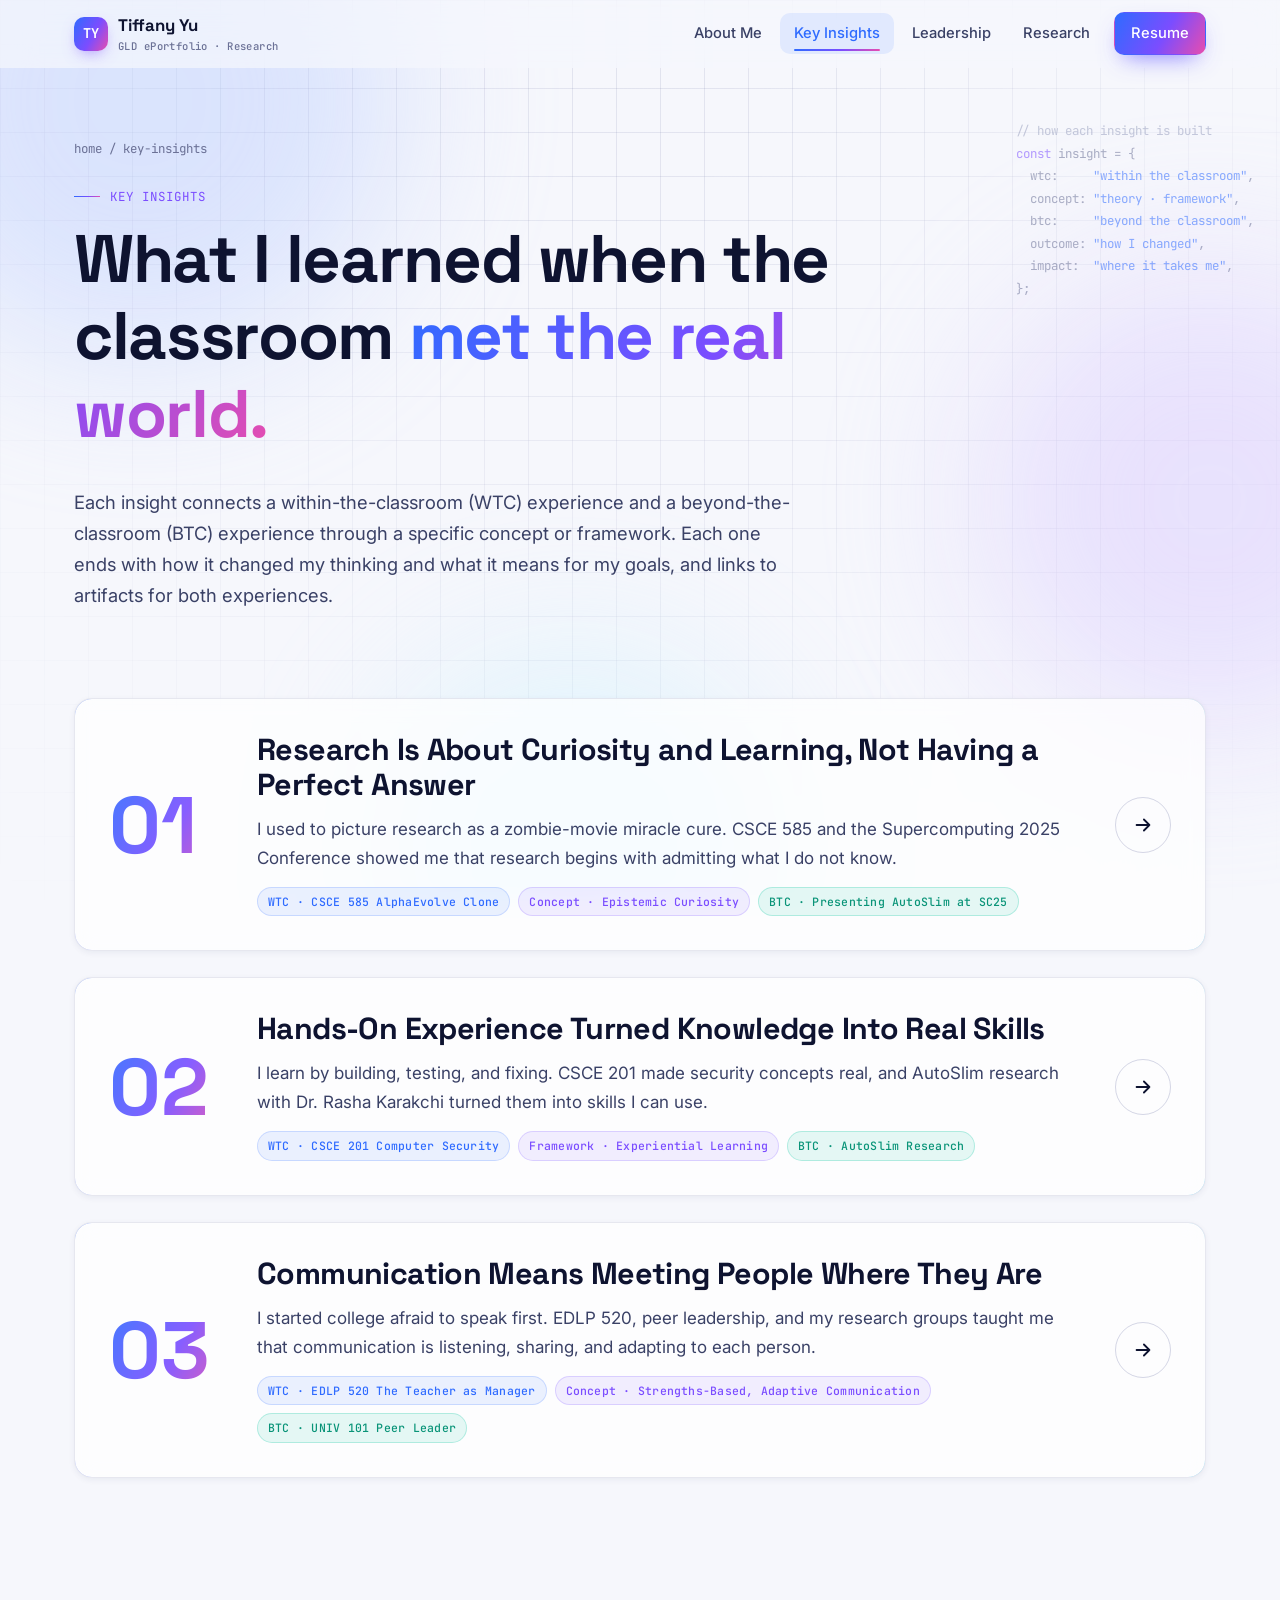
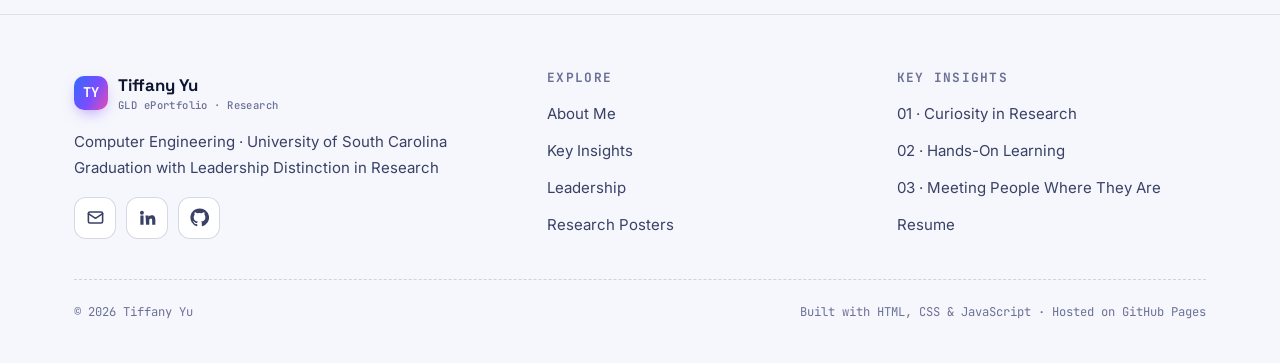
==== commit d7954c6a: "Update insights.html" ====
--- a/insights.html
+++ b/insights.html
@@ -94,21 +94,6 @@
         </div>
       </div>
     </section>
-
-    <section class="section" style="padding-top:0">
-      <div class="container">
-        <div class="section-head reveal">
-          <div class="eyebrow">How to Read Each Insight</div>
-          <h2>Describe. Examine. <span class="grad-text">Articulate Learning.</span></h2>
-          <p>Every insight follows the same structure, so you can move from what happened, to why it mattered, to how it shapes what comes next.</p>
-        </div>
-        <div class="deal">
-          <div class="card reveal"><div class="letter grad-text">D</div><h3>Describe</h3><p>The within-the-classroom and beyond-the-classroom experiences: what happened and what my role was.</p></div>
-          <div class="card reveal d1"><div class="letter grad-text">E</div><h3>Examine</h3><p>The concept, theory, or framework that connects the experiences, and how they relate to one another.</p></div>
-          <div class="card reveal d2"><div class="letter grad-text">AL</div><h3>Articulate Learning</h3><p>The outcome (how I changed) and the impact (how it shapes my goals), supported by artifacts.</p></div>
-        </div>
-      </div>
-    </section>
   </main>
 
   <footer class="footer">
